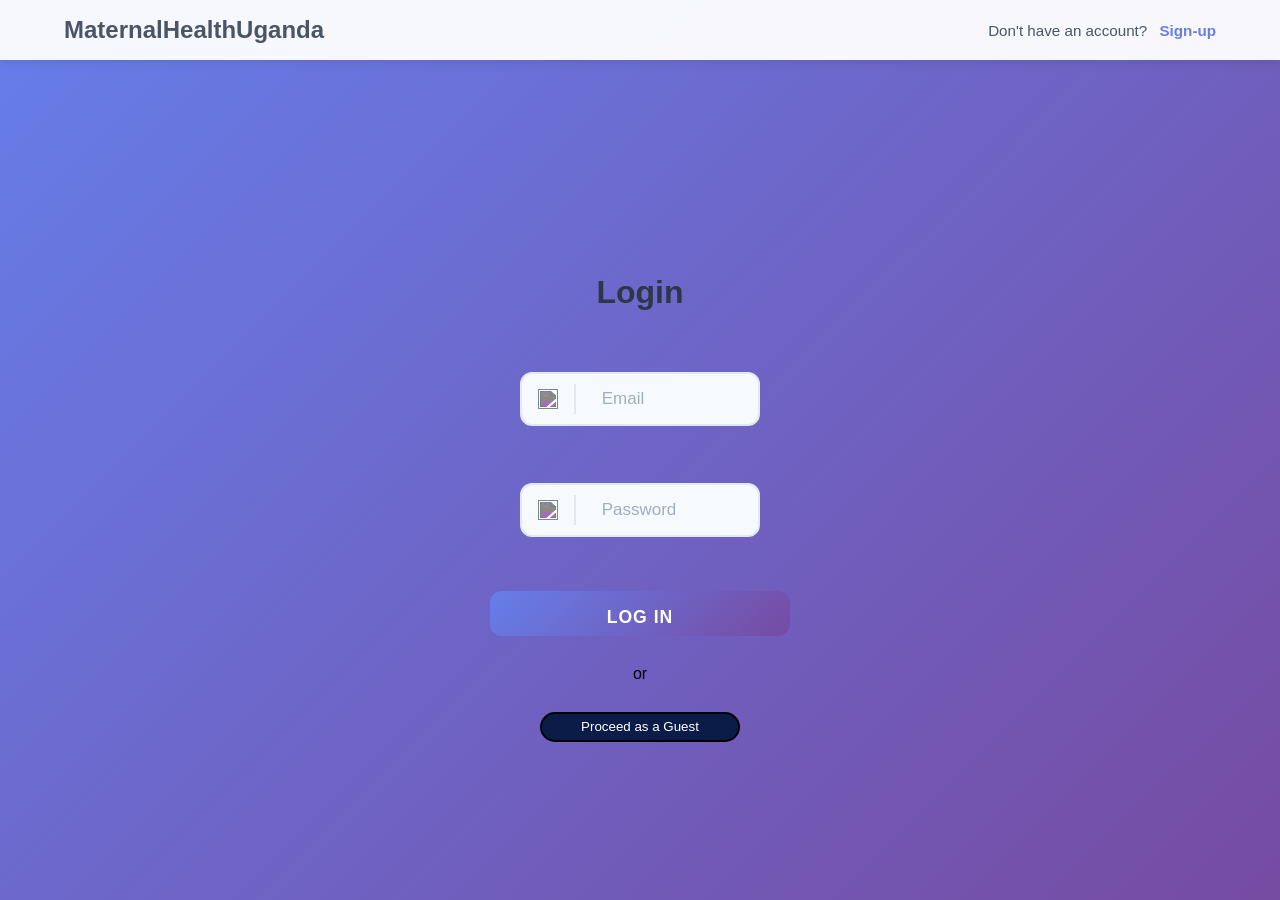
==== frontend/login.html @ 9201e418 "Added new files in reltion to the instructions" ====
<!DOCTYPE html>
<html lang="en">
<head>
    <meta charset="UTF-8">
    <meta name="viewport" content="width=device-width, initial-scale=1.0">
    <title>MaternalHealthUganda Login</title>
    <link rel="stylesheet" href="./login.css">
    <link rel="stylesheet" href="./signup.css">
    <script src="https://kit.fontawesome.com/8eed1c1f47.js" crossorigin="anonymous"></script>
    <link rel="stylesheet" href="https://cdnjs.cloudflare.com/ajax/libs/font-awesome/4.7.0/css/font-awesome.min.css">
</head>
<body>
    <header>
        <!-----------LEFT HEADER------------------>
        <div id="left-header">
            <a href="./index.html" id="logo" style="text-decoration: none;">MaternalHealthUganda</a>
        </div>

        <!-----------RIGHT HEADER------------------>
        <nav id="right-header">
            Don't have an account? <a href="./SignUp.html">Sign-up</a>
        </nav>
    </header>

    <div id="login-signup">
        <div class="login-container active">            
            <form action="../BackEnd/login.php" method="post">
                <div class="form-title">Login</div>

                <div class="email-input-wrapper">
                    <img id="email-icon" src="../IMAGES/envelope-solid-full.svg" class="fa-icons"></img>
                    <div class="separator"></div>
                    <input type="email" name="email" placeholder="Email" class="email-entry" required>
                </div>

                <div class="password-input-wrapper">
                    <img id="lock-icon" src="../IMAGES/lock-solid-full.svg" class="fa-icons"></img>
                    <div class="separator"></div>
                    <input type="password" name="Password" placeholder="Password" class="password-entry" required>
                </div>

                <button type="submit" class="login-register">LOG IN</button>

                <div style="text-align: center; margin: 10px 0;">or</div>

                <button type="button" class="guest" onclick="window.location.href='./index.html'">Proceed as a Guest</button>
            </form>
        </div>           
    </div>

    <script src="./profilePic.js"></script>
</body>
</html>
---- frontend/login.css ----
*{
   margin: 0;
   padding: 0;
   font-family: 'Segoe UI', Tahoma, Geneva, Verdana, sans-serif;
   box-sizing: border-box;
}
html{
   scroll-behavior: smooth;
}
body{
   background: white;
   color: black;
}
#login-signup{
    width: 100%;
    height: 100vh;
    display: flex;
    flex-direction: column;
    align-items: center;
    justify-content: center;
}

.login-container, .signup-container {
    display: flex;
    flex-direction: column;
    align-items: center;
    justify-content: center;
}

/*----------------------- form ----------------------*/
form{
    width: 80%;
    max-height: 100vh;
    display: flex;
    flex-direction: column;
    align-items: center;
    gap: 10px;
    margin: 50px 0 0 0;
}
.form-title{
    color: black;
    font-weight: 700;
    font-size: 38px;
    padding: 10px;
    cursor: default;
}
input:focus{
    outline: none;
}
.fullname-input-wrapper:hover, .email-input-wrapper:hover, .password-input-wrapper:hover{
    scale: 1.1;
}

/*--------fullname-input----------------*/
.fullname-input-wrapper{
    display: flex;
    align-items: center;
    border: 2px solid black;
    border-radius: 6px;
    width: 80%;
    min-height: 6vh;
    max-height: 6vh;
    min-width: 200px;
    margin: 1vh;
}
.fullname-input-wrapper input.name-entry{
    width: 100%;
    height: 5vh;
    border-radius: 6px;
    padding: 10px;
    font-size: 17px;
    border: none;
    cursor: text;
}
/* .fullname-separator{
    width: 1px;
    height: 3vh;
    background-color: black; 
} */
i#user-icon{
    padding: 13px;
}

/*--------email-input----------*/
.email-input-wrapper{
    display: flex;
    align-items: center;
    border: 2px solid black;
    border-radius: 6px;
    width: 80%;
    min-height: 6vh;
    max-height: 6vh;
    min-width: 200px;
    margin: 1vh;
}
.email-input-wrapper input.email-entry{
    width: 100%;
    height: 5vh;
    border-radius: 6px;
    padding: 10px;
    font-size: 17px;
    border: none;
    cursor: text;
}
/* .email-separator{
    width: 1px;
    height: 3vh;
    background-color: black; 
} */
i#email-icon{
    padding: 13px;
}

/*--------------password-input--------------*/
.password-input-wrapper{
    display: flex;
    align-items: center;
    border: 2px solid black;
    border-radius: 6px;
    width: 80%;
    min-height: 6vh;
    max-height: 6vh;
    min-width: 200px;
    margin: 3vh;

}
.password-input-wrapper input.password-entry{
    width: 100%;
    height: 5vh;
    border-radius: 6px;
    padding: 10px;
    font-size: 17px;
    border: none;
    cursor: text;
}
/* .password-separator{
    width: 1px;
    height: 3vh;
    background-color: black; 
} */
i#lock-icon{
    padding: 13px;
}

/*-------------------------Gender and role-------------------------*/
.title-for-radio-input{
    display: flex;
    flex-direction: row;
    align-items: center;
}
.horizontal-separator{
    background-color: #717171;
    width: 200px;
    height: 1px;
}
.title{
    margin: 0 10px;
}
.gender-input-wrapper, .role-input-wrapper{
    display: flex;
    flex-direction: column;
    align-items: center;
    /* border: 2px solid black; */
    border-radius: 6px;
    width: 60%;
    min-height: 6vh;
    max-height: 6vh;
    min-width: 200px;
    margin: 10px 0 40px 0;
}
.gender-input-wrapper input, .role-input-wrapper input{
    width: 100%;
    height: 5vh;
    border-radius: 6px;
    padding: 10px;
    font-size: 17px;
    border: none;
    cursor: pointer;
}
.gender-male, .gender-female, .role-client, .role-owner{
    display: flex;
    flex-direction: row;
    gap: 10px;
    align-items: center;
}
i#gender-icon, i#role-icon{
    font-size: 20px;
}




/*----------------Buttons and Labels----------------*/
.login-register{
    cursor: pointer;
    width: 20%;
    min-width: 80px;
    height: 5vh;
    border-radius: 15px;
    border: 2px solid black;
    margin: 1vh;
    background-color: #0B1C48;
    color: #fff;
}
.login-register:hover{
    scale: 1.2;
}
.guest{
    cursor: pointer;
    width: 200px;
    min-width: 80px;
    height: 30px;
    border-radius: 15px;
    border: 2px solid black;
    margin: 1vh;
    background-color: #0B1C48;
    color: #fff;
}

/*---------------------SEPARATOR-----------------*/
.separator{
    width: 1px;
    height: 3vh;
    background-color: black; 
}
---- frontend/signup.css ----
/* Reset and base styles */
* {
    margin: 0;
    padding: 0;
    box-sizing: border-box;
}

body {
    font-family: -apple-system, BlinkMacSystemFont, 'Segoe UI', Roboto, Oxygen, Ubuntu, Cantarell, sans-serif;
    background: linear-gradient(135deg, #667eea 0%, #764ba2 100%);
    min-height: 100vh;
}

/* Header styles */
header {
    display: flex;
    justify-content: space-between;
    align-items: center;
    padding: 1rem 5%;
    background-color: rgba(255, 255, 255, 0.95);
    box-shadow: 0 2px 10px rgba(0, 0, 0, 0.1);
    position: fixed;
    top: 0;
    left: 0;
    right: 0;
    z-index: 1000;
}

#left-header #logo {
    font-size: 1.5rem;
    font-weight: 600;
    color: #4a5568;
    transition: color 0.3s ease;
}

#left-header #logo:hover {
    color: #667eea;
}

#right-header {
    color: #4a5568;
    font-size: 0.95rem;
}

#right-header a {
    color: #667eea;
    text-decoration: none;
    font-weight: 600;
    margin-left: 0.5rem;
    transition: color 0.3s ease;
}

#right-header a:hover {
    color: #764ba2;
    text-decoration: underline;
}

/* Main container */
#login-signup {
    display: flex;
    justify-content: center;
    align-items: center;
    min-height: 100vh;
    padding: 6rem 1rem 2rem 1rem;
}

.signup-container {
    background: white;
    border-radius: 20px;
    box-shadow: 0 15px 35px rgba(0, 0, 0, 0.2);
    width: 100%;
    max-width: 480px;
    padding: 2.5rem;
    animation: slideUp 0.5s ease-out;
}

@keyframes slideUp {
    from {
        opacity: 0;
        transform: translateY(30px);
    }
    to {
        opacity: 1;
        transform: translateY(0);
    }
}

/* Form styles */
.form-title {
    font-size: 2rem;
    font-weight: 700;
    color: #2d3748;
    text-align: center;
    margin-bottom: 2rem;
}

/* Input wrapper styles */
.fullname-input-wrapper,
.email-input-wrapper,
.password-input-wrapper,
.gender-male,
.gender-female {
    display: flex;
    align-items: center;
    background: #f7fafc;
    border: 2px solid #e2e8f0;
    border-radius: 12px;
    margin-bottom: 1.25rem;
    padding: 0.5rem 1rem;
    transition: all 0.3s ease;
}

.fullname-input-wrapper:hover,
.email-input-wrapper:hover,
.password-input-wrapper:hover,
.gender-male:hover,
.gender-female:hover {
    border-color: #667eea;
    box-shadow: 0 0 0 3px rgba(102, 126, 234, 0.1);
}

.fullname-input-wrapper:focus-within,
.email-input-wrapper:focus-within,
.password-input-wrapper:focus-within,
.gender-male:focus-within,
.gender-female:focus-within {
    border-color: #667eea;
    box-shadow: 0 0 0 3px rgba(102, 126, 234, 0.2);
}

/* Icons */
.fa-icons {
    width: 20px;
    height: 20px;
    filter: invert(40%) sepia(8%) saturate(525%) hue-rotate(182deg) brightness(94%) contrast(87%);
}

.separator {
    width: 2px;
    height: 30px;
    background: #e2e8f0;
    margin: 0 1rem;
}

/* Input fields */
.name-entry,
.email-entry,
.password-entry {
    flex: 1;
    border: none;
    background: transparent;
    font-size: 1rem;
    color: #2d3748;
    padding: 0.5rem 0;
    outline: none;
}

.name-entry::placeholder,
.email-entry::placeholder,
.password-entry::placeholder {
    color: #a0aec0;
}

/* Gender section */
.title-for-radio-input {
    display: flex;
    align-items: center;
    justify-content: center;
    margin: 1.5rem 0 1rem 0;
    gap: 1rem;
}

.horizontal-separator {
    flex: 1;
    height: 2px;
    background: linear-gradient(90deg, transparent, #e2e8f0, transparent);
}

.title {
    color: #4a5568;
    font-size: 1rem;
    font-weight: 600;
    text-transform: uppercase;
    letter-spacing: 1px;
}

.gender-male,
.gender-female {
    margin-bottom: 1rem;
    cursor: pointer;
}

.gender-male {
    background: linear-gradient(135deg, #e3f2fd 0%, #bbdefb 100%);
}

.gender-female {
    background: linear-gradient(135deg, #fce4ec 0%, #f8bbd0 100%);
}

.gender-entry {
    margin-right: 0.5rem;
    cursor: pointer;
    accent-color: #667eea;
}

.gender-male span,
.gender-female span {
    font-weight: 500;
}

/* Button styles */
button.login-register {
    width: 100%;
    padding: 1rem;
    background: linear-gradient(135deg, #667eea 0%, #764ba2 100%);
    color: white;
    border: none;
    border-radius: 12px;
    font-size: 1.1rem;
    font-weight: 600;
    cursor: pointer;
    transition: all 0.3s ease;
    margin-top: 1.5rem;
    text-transform: uppercase;
    letter-spacing: 1px;
}

button.login-register:hover {
    transform: translateY(-2px);
    box-shadow: 0 10px 20px rgba(102, 126, 234, 0.3);
}

button.login-register:active {
    transform: translateY(0);
}

button.login-register:focus {
    outline: none;
    box-shadow: 0 0 0 3px rgba(102, 126, 234, 0.3);
}

/* Responsive design */
@media (max-width: 768px) {
    header {
        padding: 1rem 3%;
    }

    #left-header #logo {
        font-size: 1.2rem;
    }

    #right-header {
        font-size: 0.85rem;
    }

    .signup-container {
        padding: 2rem;
    }

    .form-title {
        font-size: 1.75rem;
    }
}

@media (max-width: 480px) {
    .signup-container {
        padding: 1.5rem;
    }

    .form-title {
        font-size: 1.5rem;
        margin-bottom: 1.5rem;
    }

    .fullname-input-wrapper,
    .email-input-wrapper,
    .password-input-wrapper,
    .gender-male,
    .gender-female {
        padding: 0.25rem 0.75rem;
    }

    .separator {
        margin: 0 0.75rem;
    }

    .fa-icons {
        width: 16px;
        height: 16px;
    }

    .title {
        font-size: 0.9rem;
    }
}

/* Optional animation for form elements */
@keyframes fadeIn {
    from {
        opacity: 0;
        transform: translateY(10px);
    }
    to {
        opacity: 1;
        transform: translateY(0);
    }
}

.fullname-input-wrapper,
.email-input-wrapper,
.gender-input-wrapper,
.password-input-wrapper {
    animation: fadeIn 0.5s ease-out forwards;
}

.fullname-input-wrapper {
    animation-delay: 0.1s;
}

.email-input-wrapper {
    animation-delay: 0.2s;
}

.gender-input-wrapper {
    animation-delay: 0.3s;
}

.password-input-wrapper {
    animation-delay: 0.4s;
}

button.login-register {
    animation: fadeIn 0.5s ease-out 0.5s both;
}
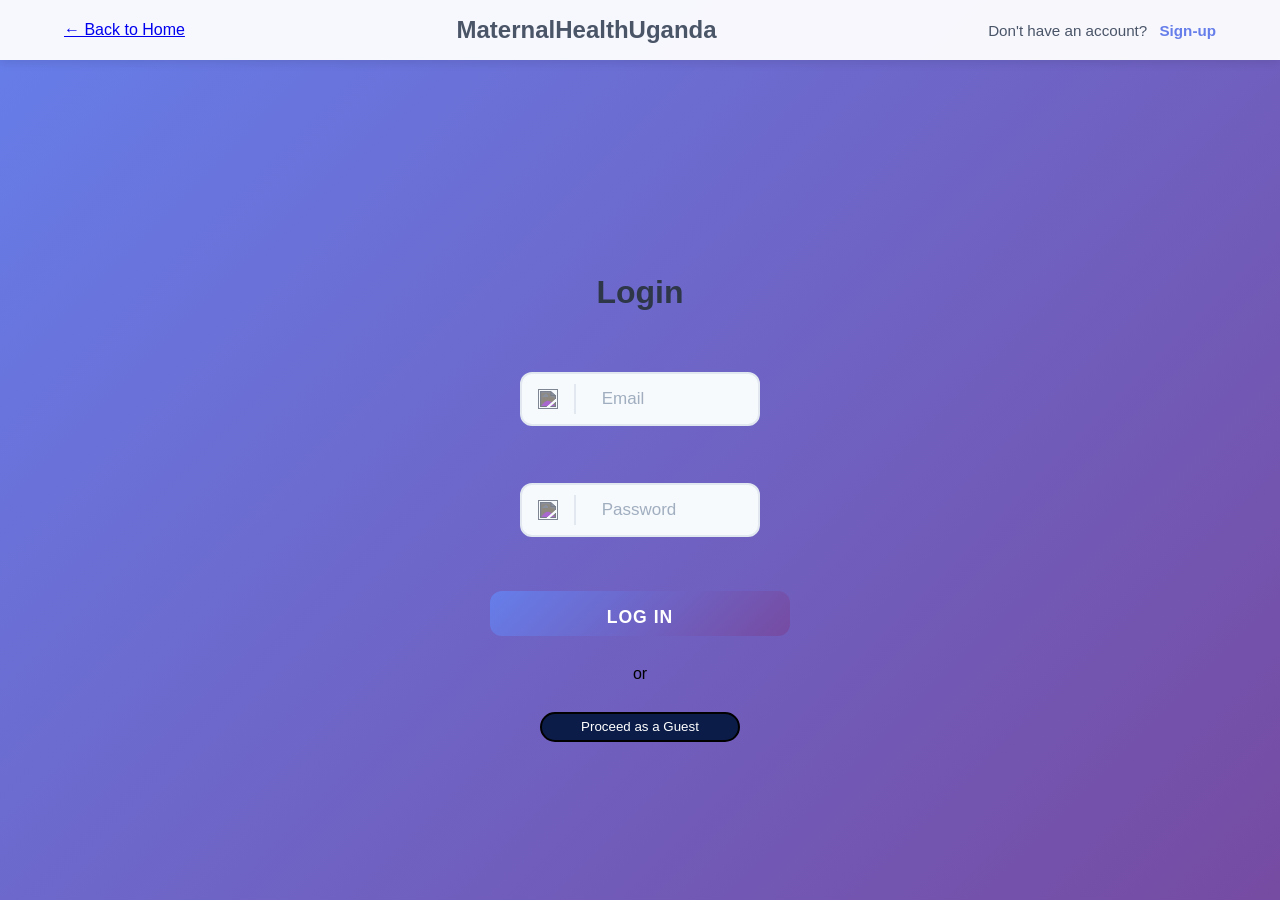
==== commit 35857f2f: "Update login.html the back navigation" ====
--- a/frontend/login.html
+++ b/frontend/login.html
@@ -11,6 +11,12 @@
 </head>
 <body>
     <header>
+       <!-- back -->
+<div class="back-to-home">
+    <a href="index.html" class="back-link">
+        <span class="back-arrow">←</span> Back to Home
+    </a>
+</div>
         <!-----------LEFT HEADER------------------>
         <div id="left-header">
             <a href="./index.html" id="logo" style="text-decoration: none;">MaternalHealthUganda</a>
@@ -50,4 +56,4 @@
 
     <script src="./profilePic.js"></script>
 </body>
-</html>+</html>
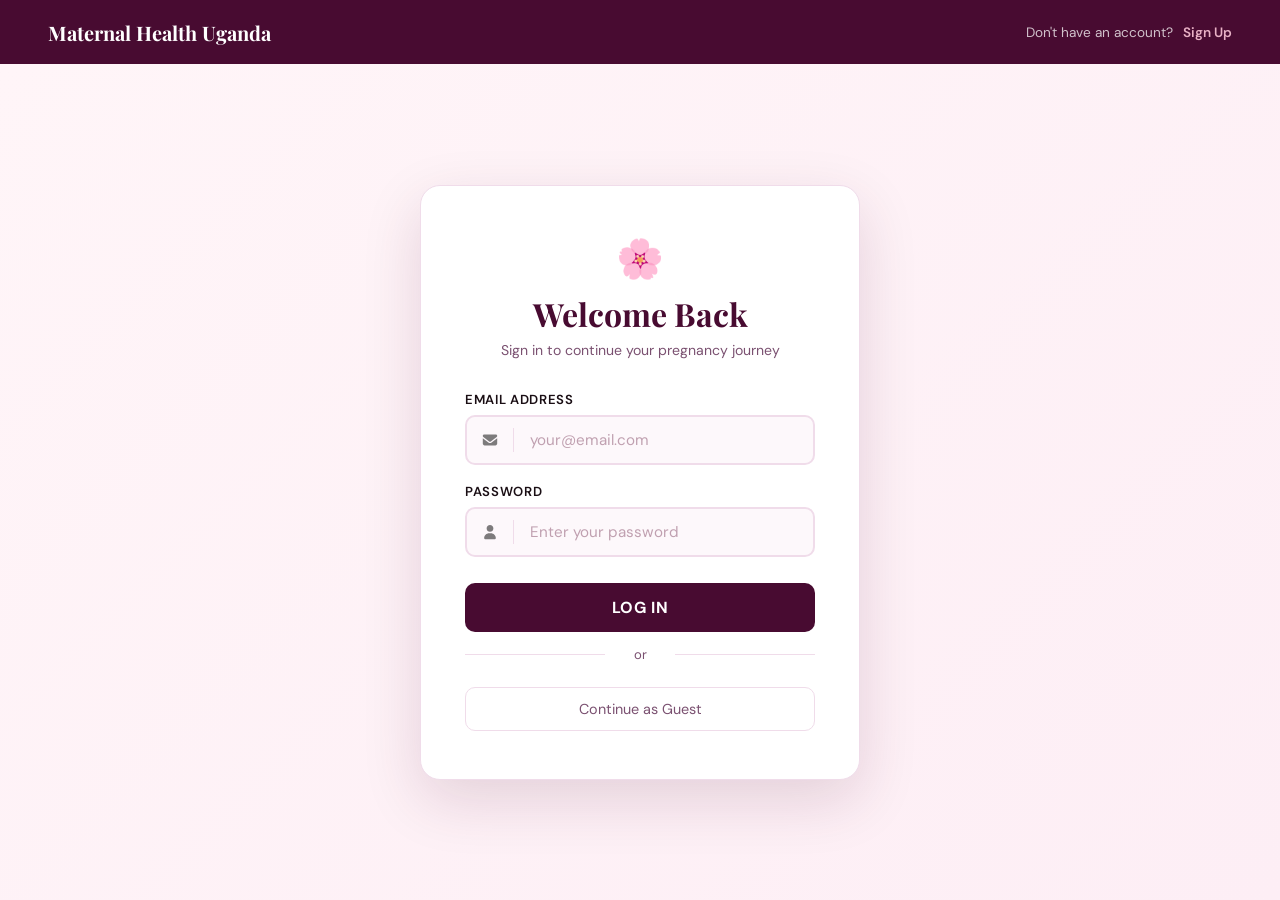
==== commit bc2a96fc: "Add files via upload" ====
--- a/frontend/login.html
+++ b/frontend/login.html
@@ -3,57 +3,110 @@
 <head>
     <meta charset="UTF-8">
     <meta name="viewport" content="width=device-width, initial-scale=1.0">
-    <title>MaternalHealthUganda Login</title>
-    <link rel="stylesheet" href="./login.css">
-    <link rel="stylesheet" href="./signup.css">
-    <script src="https://kit.fontawesome.com/8eed1c1f47.js" crossorigin="anonymous"></script>
-    <link rel="stylesheet" href="https://cdnjs.cloudflare.com/ajax/libs/font-awesome/4.7.0/css/font-awesome.min.css">
+    <title>Login — Maternal Health Uganda</title>
+    <link rel="stylesheet" href="auth.css">
 </head>
 <body>
-    <header>
-       <!-- back -->
-<div class="back-to-home">
-    <a href="index.html" class="back-link">
-        <span class="back-arrow">←</span> Back to Home
-    </a>
-</div>
-        <!-----------LEFT HEADER------------------>
-        <div id="left-header">
-            <a href="./index.html" id="logo" style="text-decoration: none;">MaternalHealthUganda</a>
+
+<header>
+    <div id="left-header">
+        <a href="index.html" id="logo">Maternal Health Uganda</a>
+    </div>
+    <nav id="right-header">
+        Don't have an account? <a href="signup.html">Sign Up</a>
+    </nav>
+</header>
+
+<div class="auth-wrapper">
+    <div class="auth-card">
+
+        <div class="brand-mark">🌸</div>
+        <h1>Welcome Back</h1>
+        <p class="subtitle">Sign in to continue your pregnancy journey</p>
+
+        <div id="authMsg" class="msg"></div>
+
+        <div class="field">
+            <label>Email Address</label>
+            <div class="input-wrap">
+                <div class="icon">
+                    <img src="../Images/envelope-solid-full.svg" alt="">
+                </div>
+                <div class="input-divider"></div>
+                <input type="email" id="loginEmail" placeholder="your@email.com" required>
+            </div>
         </div>
 
-        <!-----------RIGHT HEADER------------------>
-        <nav id="right-header">
-            Don't have an account? <a href="./SignUp.html">Sign-up</a>
-        </nav>
-    </header>
+        <div class="field">
+            <label>Password</label>
+            <div class="input-wrap">
+                <div class="icon">
+                    <img src="../Images/user-solid-full.svg" alt="">
+                </div>
+                <div class="input-divider"></div>
+                <input type="password" id="loginPassword" placeholder="Enter your password" required>
+            </div>
+        </div>
 
-    <div id="login-signup">
-        <div class="login-container active">            
-            <form action="../BackEnd/login.php" method="post">
-                <div class="form-title">Login</div>
+        <button class="btn-submit" id="loginBtn" onclick="doLogin()">LOG IN</button>
 
-                <div class="email-input-wrapper">
-                    <img id="email-icon" src="../IMAGES/envelope-solid-full.svg" class="fa-icons"></img>
-                    <div class="separator"></div>
-                    <input type="email" name="email" placeholder="Email" class="email-entry" required>
-                </div>
+        <div class="divider">or</div>
 
-                <div class="password-input-wrapper">
-                    <img id="lock-icon" src="../IMAGES/lock-solid-full.svg" class="fa-icons"></img>
-                    <div class="separator"></div>
-                    <input type="password" name="Password" placeholder="Password" class="password-entry" required>
-                </div>
+        <button class="btn-guest" onclick="window.location.href='index.html'">Continue as Guest</button>
 
-                <button type="submit" class="login-register">LOG IN</button>
+    </div>
+</div>
 
-                <div style="text-align: center; margin: 10px 0;">or</div>
+<script>
+async function doLogin() {
+    const email    = document.getElementById('loginEmail').value.trim();
+    const password = document.getElementById('loginPassword').value;
+    const msg      = document.getElementById('authMsg');
+    const btn      = document.getElementById('loginBtn');
 
-                <button type="button" class="guest" onclick="window.location.href='./index.html'">Proceed as a Guest</button>
-            </form>
-        </div>           
-    </div>
+    msg.className = 'msg';
+    msg.textContent = '';
 
-    <script src="./profilePic.js"></script>
+    if (!email || !password) {
+        msg.textContent = 'Please enter your email and password.';
+        msg.className   = 'msg error';
+        return;
+    }
+
+    btn.textContent = 'Signing in...';
+    btn.disabled    = true;
+
+    const formData = new FormData();
+    formData.append('email',    email);
+    formData.append('password', password);
+
+    try {
+        const res  = await fetch('../backend/login.php', { method: 'POST', body: formData });
+        const data = await res.json();
+
+        if (data.success) {
+            msg.textContent = 'Login successful! Redirecting...';
+            msg.className   = 'msg success';
+            setTimeout(() => { window.location.href = data.redirect || 'index.html'; }, 800);
+        } else {
+            msg.textContent = data.error || 'Login failed. Please try again.';
+            msg.className   = 'msg error';
+            btn.textContent = 'LOG IN';
+            btn.disabled    = false;
+        }
+    } catch (err) {
+        msg.textContent = 'Network error. Please make sure XAMPP is running.';
+        msg.className   = 'msg error';
+        btn.textContent = 'LOG IN';
+        btn.disabled    = false;
+    }
+}
+
+// Allow pressing Enter to submit
+document.addEventListener('keydown', function(e) {
+    if (e.key === 'Enter') doLogin();
+});
+</script>
+
 </body>
 </html>
--- a/frontend/auth.css
+++ b/frontend/auth.css
@@ -0,0 +1,224 @@
+@import url('https://fonts.googleapis.com/css2?family=Playfair+Display:wght@400;600;700&family=DM+Sans:wght@300;400;500;600&display=swap');
+
+:root {
+    --brand:       #480b31;
+    --brand-light: #7a1855;
+    --accent:      #e8b1c5;
+    --accent-dark: #b45f8b;
+    --bg:          #fdf8fb;
+    --white:       #ffffff;
+    --text:        #1a0e14;
+    --text-muted:  #7a5070;
+    --border:      #f0dcea;
+    --font-head:   'Playfair Display', Georgia, serif;
+    --font-body:   'DM Sans', 'Segoe UI', sans-serif;
+}
+
+*, *::before, *::after { box-sizing: border-box; margin: 0; padding: 0; }
+html { scroll-behavior: smooth; }
+body { font-family: var(--font-body); background: var(--bg); color: var(--text); min-height: 100vh; }
+
+/* ── Header ── */
+header {
+    background: var(--brand);
+    display: flex;
+    align-items: center;
+    justify-content: space-between;
+    padding: 0 48px;
+    height: 64px;
+    box-shadow: 0 2px 16px rgba(72,11,49,.25);
+}
+#left-header #logo {
+    font-family: var(--font-head);
+    font-size: 1.25rem;
+    font-weight: 700;
+    color: #fff;
+    text-decoration: none;
+}
+#right-header { color: rgba(255,255,255,.75); font-size: .85rem; }
+#right-header a { color: var(--accent); font-weight: 600; margin-left: 6px; text-decoration: none; }
+#right-header a:hover { text-decoration: underline; }
+
+/* ── Auth Layout ── */
+.auth-wrapper {
+    min-height: calc(100vh - 64px);
+    display: flex;
+    align-items: center;
+    justify-content: center;
+    padding: 40px 20px;
+    background: linear-gradient(135deg, #fff5f8 0%, #fdeef5 100%);
+}
+.auth-card {
+    background: var(--white);
+    border-radius: 20px;
+    padding: 48px 44px;
+    width: 100%;
+    max-width: 440px;
+    box-shadow: 0 20px 60px rgba(72,11,49,.14);
+    border: 1px solid var(--border);
+}
+.auth-card .brand-mark {
+    text-align: center;
+    margin-bottom: 8px;
+    font-size: 2.4rem;
+}
+.auth-card h1 {
+    font-family: var(--font-head);
+    font-size: 2rem;
+    color: var(--brand);
+    text-align: center;
+    margin-bottom: 6px;
+}
+.auth-card .subtitle {
+    text-align: center;
+    color: var(--text-muted);
+    font-size: .88rem;
+    margin-bottom: 32px;
+}
+
+/* ── Form Elements ── */
+.field { margin-bottom: 18px; }
+.field label {
+    display: block;
+    font-size: .82rem;
+    font-weight: 600;
+    color: var(--text);
+    margin-bottom: 7px;
+    text-transform: uppercase;
+    letter-spacing: .05em;
+}
+.input-wrap {
+    display: flex;
+    align-items: center;
+    border: 2px solid var(--border);
+    border-radius: 10px;
+    background: var(--bg);
+    transition: border .2s, box-shadow .2s;
+    overflow: hidden;
+}
+.input-wrap:focus-within {
+    border-color: var(--accent-dark);
+    box-shadow: 0 0 0 3px rgba(180,95,139,.12);
+    background: var(--white);
+}
+.input-wrap .icon {
+    padding: 0 14px;
+    display: flex;
+    align-items: center;
+    opacity: .5;
+}
+.input-wrap .icon img { width: 18px; height: 18px; }
+.input-divider { width: 1px; height: 24px; background: var(--border); flex-shrink: 0; }
+.input-wrap input {
+    flex: 1;
+    padding: 13px 16px;
+    border: none;
+    background: transparent;
+    font-size: .95rem;
+    font-family: var(--font-body);
+    color: var(--text);
+    outline: none;
+}
+.input-wrap input::placeholder { color: #c0a0b0; }
+
+/* ── Gender Radio ── */
+.gender-label {
+    display: block;
+    font-size: .82rem;
+    font-weight: 600;
+    color: var(--text);
+    margin-bottom: 10px;
+    text-transform: uppercase;
+    letter-spacing: .05em;
+}
+.gender-options { display: flex; gap: 12px; }
+.gender-opt {
+    flex: 1;
+    display: flex;
+    align-items: center;
+    gap: 8px;
+    padding: 11px 16px;
+    border: 2px solid var(--border);
+    border-radius: 10px;
+    cursor: pointer;
+    transition: border .2s, background .2s;
+    font-size: .9rem;
+    color: var(--text-muted);
+    font-family: var(--font-body);
+}
+.gender-opt input[type="radio"] { accent-color: var(--brand); }
+.gender-opt:has(input:checked) {
+    border-color: var(--accent-dark);
+    background: #fff5f8;
+    color: var(--brand);
+    font-weight: 600;
+}
+
+/* ── Buttons ── */
+.btn-submit {
+    width: 100%;
+    padding: 14px;
+    background: var(--brand);
+    color: #fff;
+    border: none;
+    border-radius: 10px;
+    font-size: 1rem;
+    font-weight: 700;
+    font-family: var(--font-body);
+    cursor: pointer;
+    margin-top: 8px;
+    letter-spacing: .04em;
+    transition: background .2s, transform .15s;
+}
+.btn-submit:hover { background: var(--brand-light); transform: translateY(-1px); }
+.btn-submit:active { transform: translateY(0); }
+
+.btn-guest {
+    width: 100%;
+    padding: 12px;
+    background: transparent;
+    color: var(--text-muted);
+    border: 1px solid var(--border);
+    border-radius: 10px;
+    font-size: .9rem;
+    font-family: var(--font-body);
+    cursor: pointer;
+    margin-top: 10px;
+    transition: background .2s;
+}
+.btn-guest:hover { background: var(--bg); color: var(--text); }
+
+.divider {
+    text-align: center;
+    color: var(--text-muted);
+    font-size: .82rem;
+    margin: 14px 0;
+    position: relative;
+}
+.divider::before, .divider::after {
+    content: '';
+    position: absolute;
+    top: 50%;
+    width: 40%;
+    height: 1px;
+    background: var(--border);
+}
+.divider::before { left: 0; }
+.divider::after { right: 0; }
+
+/* ── Messages ── */
+.msg {
+    padding: 10px 14px;
+    border-radius: 8px;
+    font-size: .85rem;
+    margin-bottom: 14px;
+    display: none;
+}
+.msg.error   { background: #fde8e8; color: #8b1a1a; display: block; }
+.msg.success { background: #d4f5e2; color: #1a6640; display: block; }
+
+/* ── Responsive ── */
+@media (max-width: 500px) {
+    header { padding: 0 20px; }
+    .auth-card { padding: 36px 24px; }
+}
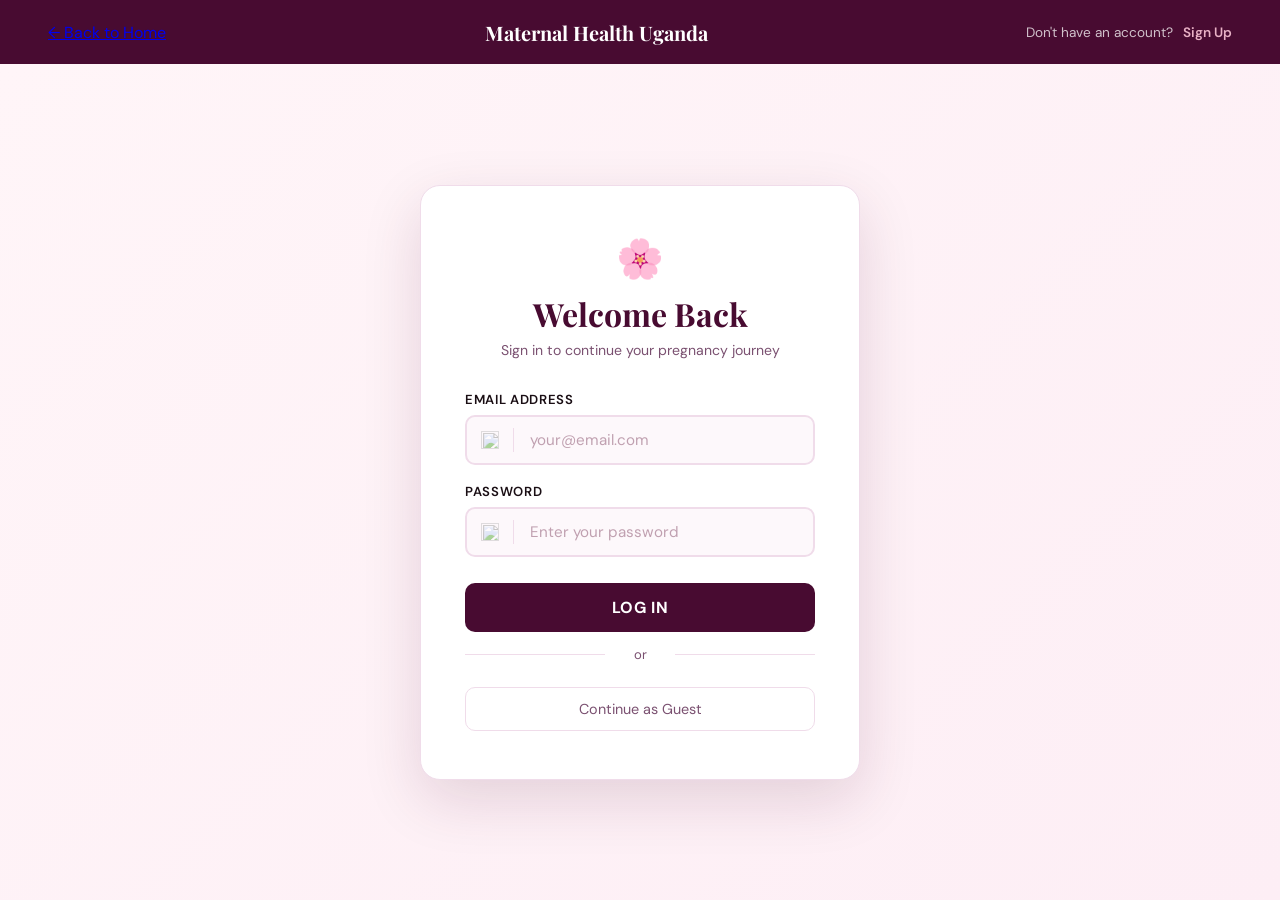
==== commit 9c136d0f: "Update login.html" ====
--- a/frontend/login.html
+++ b/frontend/login.html
@@ -9,6 +9,12 @@
 <body>
 
 <header>
+           <!-- back -->
+<div class="back-to-home">
+    <a href="index.html" class="back-link">
+        <span class="back-arrow">←</span> Back to Home
+    </a>
+</div>
     <div id="left-header">
         <a href="index.html" id="logo">Maternal Health Uganda</a>
     </div>
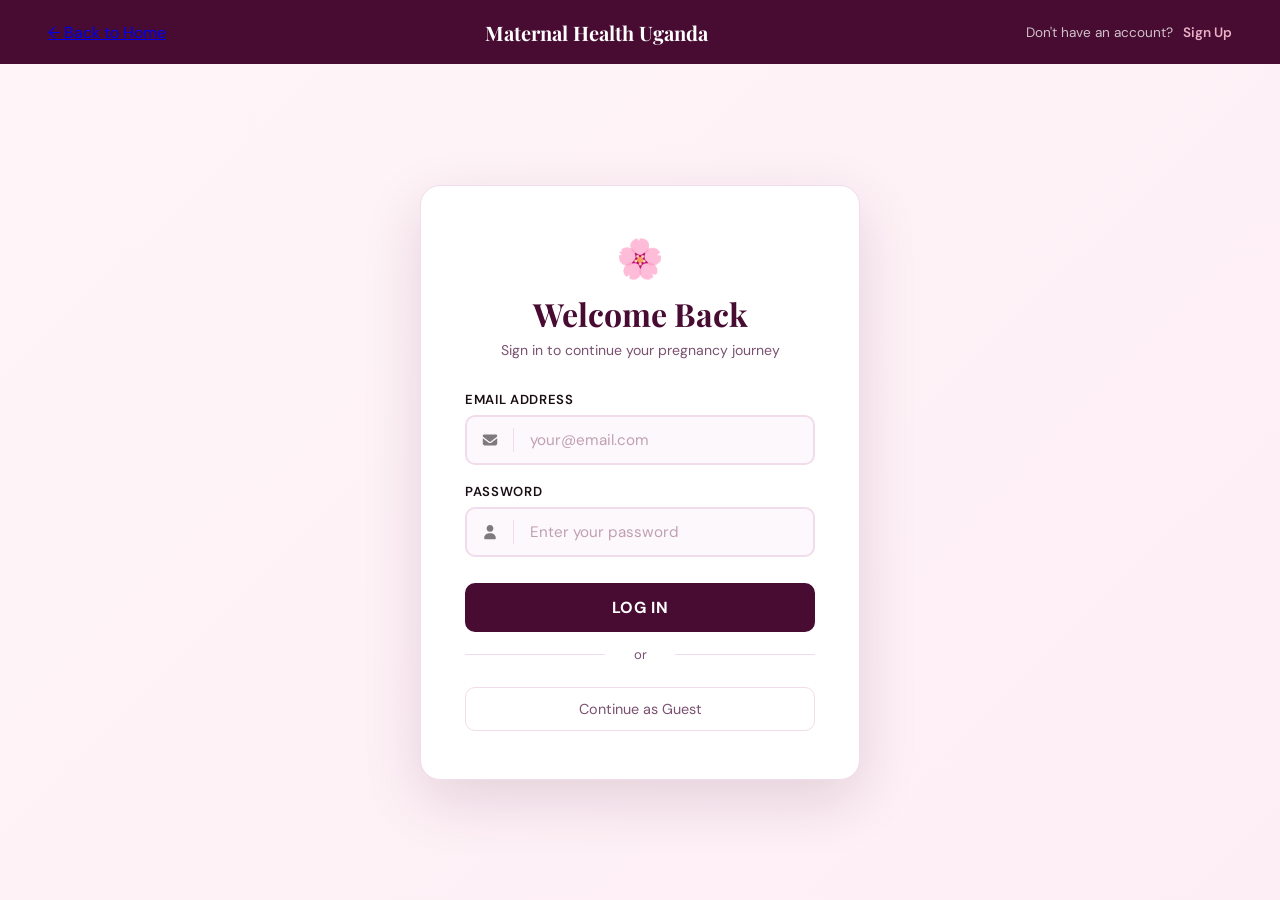
==== commit 62325a75: "Initial commit: Maternal Health Uganda platform with enhanced admin login system - Complete maternal" ====
--- a/frontend/login.html
+++ b/frontend/login.html
@@ -36,7 +36,7 @@
             <label>Email Address</label>
             <div class="input-wrap">
                 <div class="icon">
-                    <img src="../Images/envelope-solid-full.svg" alt="">
+                    <img src="../images/envelope-solid-full.svg" alt="">
                 </div>
                 <div class="input-divider"></div>
                 <input type="email" id="loginEmail" placeholder="your@email.com" required>
@@ -47,7 +47,7 @@
             <label>Password</label>
             <div class="input-wrap">
                 <div class="icon">
-                    <img src="../Images/user-solid-full.svg" alt="">
+                    <img src="../images/user-solid-full.svg" alt="">
                 </div>
                 <div class="input-divider"></div>
                 <input type="password" id="loginPassword" placeholder="Enter your password" required>
@@ -87,13 +87,15 @@
     formData.append('password', password);
 
     try {
-        const res  = await fetch('../backend/login.php', { method: 'POST', body: formData });
+        const res  = await fetch('http://localhost:8080/MaternalHealthUganda/backend/login.php', { method: 'POST', body: formData });
         const data = await res.json();
 
         if (data.success) {
             msg.textContent = 'Login successful! Redirecting...';
             msg.className   = 'msg success';
-            setTimeout(() => { window.location.href = data.redirect || 'index.html'; }, 800);
+            setTimeout(() => {
+                window.location.href = 'http://localhost:8080/MaternalHealthUganda/frontend/index.html';
+            }, 2000);
         } else {
             msg.textContent = data.error || 'Login failed. Please try again.';
             msg.className   = 'msg error';
